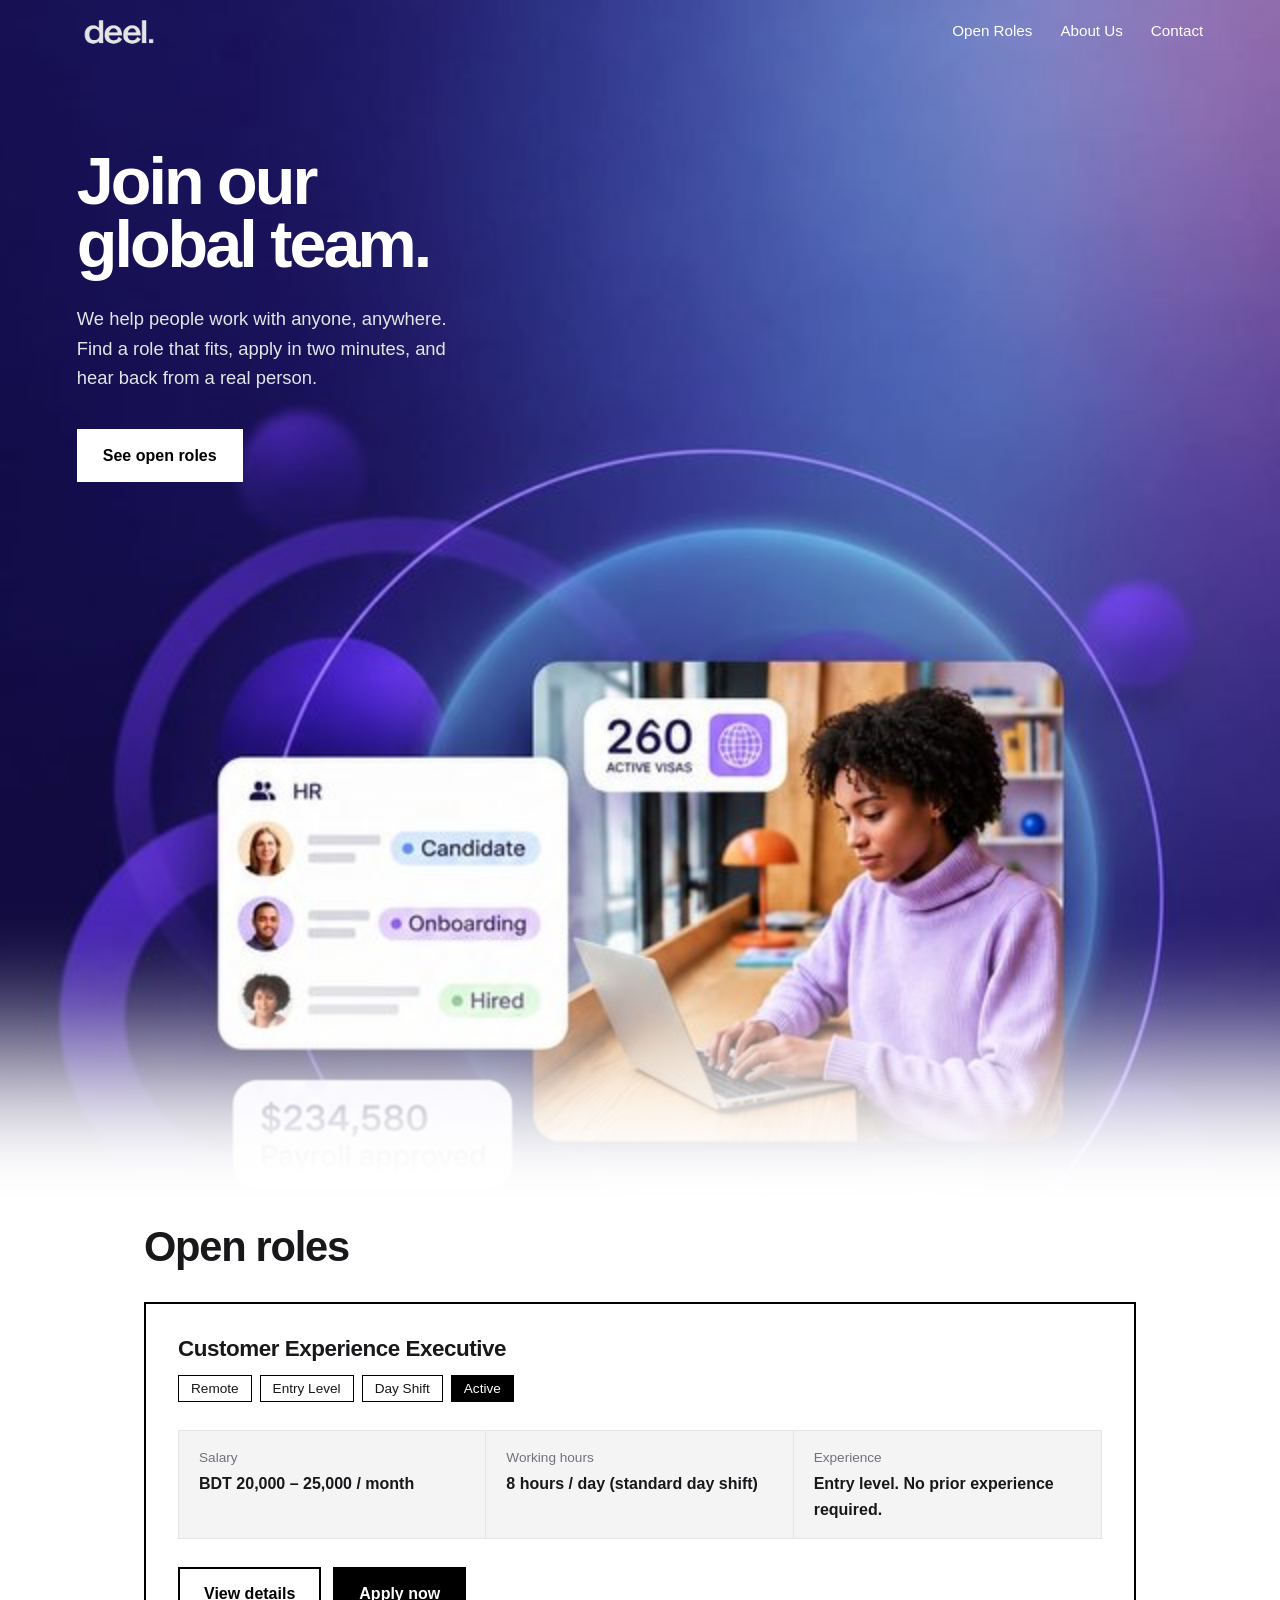
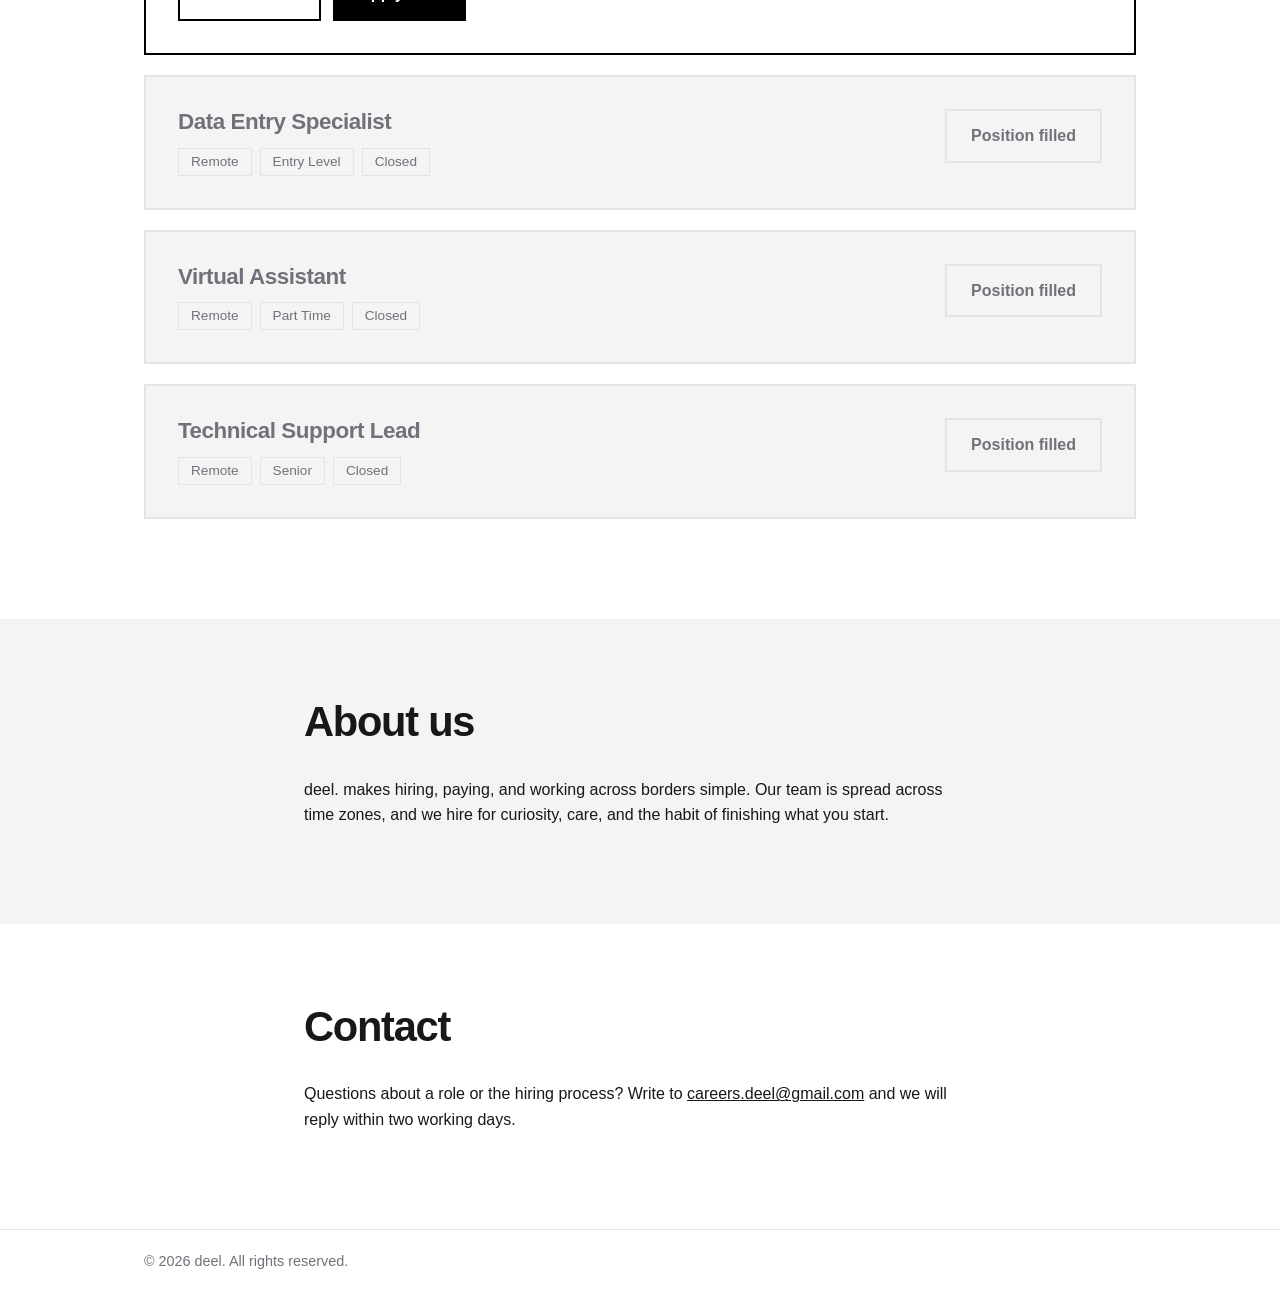
==== index.html @ b4948cc8 "Add files via upload" ====
<!DOCTYPE html>
<html lang="en">
<head>
<meta charset="UTF-8">
<meta name="viewport" content="width=device-width, initial-scale=1">
<title>Careers | deel.</title>
<link rel="stylesheet" href="style.css">
</head>
<body>
<header class="site-header">
  <div class="wrap bar">
    <a href="#top" class="brand"><img src="logo.png" alt="deel."></a>
    <nav aria-label="Main">
      <a href="#roles">Open Roles</a>
      <a href="#about">About Us</a>
      <a href="#contact">Contact</a>
    </nav>
  </div>
</header>

<main id="top">
  <section class="hero">
    <div class="wrap">
      <h1>Join our global team.</h1>
      <p>We help people work with anyone, anywhere. Find a role that fits, apply in two minutes, and hear back from a real person.</p>
      <a class="btn btn-light" href="#roles">See open roles</a>
    </div>
    <div class="hero-art">
      <picture>
        <source media="(max-width: 768px)" srcset="hero-mobile-640.jpg 640w, hero-mobile.jpg 1024w" sizes="100vw" width="1024" height="1536">
        <img src="hero.jpg" alt="HR dashboard showing candidate, onboarding and hired statuses beside a person working on a laptop">
      </picture>
    </div>
  </section>

  <section id="roles" class="section wrap">
    <h2>Open roles</h2>

    <article class="job" id="job-cx">
      <div class="job-head">
        <div>
          <h3>Customer Experience Executive</h3>
          <ul class="badges">
            <li class="badge">Remote</li>
            <li class="badge">Entry Level</li>
            <li class="badge">Day Shift</li>
            <li class="badge badge-solid">Active</li>
          </ul>
        </div>
      </div>

      <dl class="facts">
        <div><dt>Salary</dt><dd>BDT 20,000 – 25,000 / month</dd></div>
        <div><dt>Working hours</dt><dd>8 hours / day (standard day shift)</dd></div>
        <div><dt>Experience</dt><dd>Entry level. No prior experience required.</dd></div>
      </dl>

      <div class="details" id="cx-details" hidden>
        <h4>Overview and qualifications</h4>
        <p>You will be the first point of contact for our customers, answering questions, solving problems, and making sure every person leaves the conversation better off.</p>
        <ul class="checks">
          <li>Strong verbal and written communication skills</li>
          <li>Ability to handle customer inquiries with patience and empathy</li>
          <li>Excellent problem-solving abilities and a customer-first mindset</li>
          <li>Willingness to learn and adapt in a fast-paced environment</li>
        </ul>
      </div>

      <div class="actions">
        <button class="btn btn-ghost" id="toggle-details" aria-expanded="false" aria-controls="cx-details">View details</button>
        <button class="btn btn-dark" id="open-apply">Apply now</button>
      </div>
    </article>

    <article class="job closed">
      <div class="job-head">
        <div>
          <h3>Data Entry Specialist</h3>
          <ul class="badges"><li class="badge">Remote</li><li class="badge">Entry Level</li><li class="badge badge-muted">Closed</li></ul>
        </div>
        <button class="btn btn-ghost" disabled>Position filled</button>
      </div>
    </article>

    <article class="job closed">
      <div class="job-head">
        <div>
          <h3>Virtual Assistant</h3>
          <ul class="badges"><li class="badge">Remote</li><li class="badge">Part Time</li><li class="badge badge-muted">Closed</li></ul>
        </div>
        <button class="btn btn-ghost" disabled>Position filled</button>
      </div>
    </article>

    <article class="job closed">
      <div class="job-head">
        <div>
          <h3>Technical Support Lead</h3>
          <ul class="badges"><li class="badge">Remote</li><li class="badge">Senior</li><li class="badge badge-muted">Closed</li></ul>
        </div>
        <button class="btn btn-ghost" disabled>Position filled</button>
      </div>
    </article>
  </section>

  <section id="about" class="section band">
    <div class="wrap narrow">
      <h2>About us</h2>
      <p>deel. makes hiring, paying, and working across borders simple. Our team is spread across time zones, and we hire for curiosity, care, and the habit of finishing what you start.</p>
    </div>
  </section>

  <section id="contact" class="section wrap narrow">
    <h2>Contact</h2>
    <p>Questions about a role or the hiring process? Write to <a href="mailto:careers@example.com">careers.deel@gmail.com</a> and we will reply within two working days.</p>
  </section>
</main>

<footer class="site-footer">
  <div class="wrap bar"><span>© 2026 deel. All rights reserved.</span></div>
</footer>

<dialog id="apply-modal" aria-labelledby="apply-title">
  <form id="apply-form" novalidate>
    <div class="modal-head">
      <div>
        <h2 id="apply-title">Apply for Customer Experience Executive</h2>
        <p class="hint">Fields marked * are required.</p>
      </div>
      <button type="button" class="close" id="close-apply" aria-label="Close form">×</button>
    </div>

    <label>Full name *
      <input type="text" name="name" autocomplete="name" required>
    </label>
    <label>Email address *
      <input type="email" name="email" autocomplete="email" required>
    </label>
    <label>Phone number *
      <input type="tel" name="phone" autocomplete="tel" required>
    </label>
    <label>Resume / CV (.pdf, .doc, .docx)
      <input type="file" name="cv" accept=".pdf,.doc,.docx">
    </label>
    <label>Cover note (optional)
      <textarea name="message" rows="4"></textarea>
    </label>

    <p class="error" id="form-error" role="alert" hidden></p>
    <button type="submit" class="btn btn-dark full">Submit application</button>
  </form>
</dialog>

<script src="script.js"></script>
</body>
</html>
---- style.css ----
:root{
  --black:#000; --white:#fff; --ink:#18181B; --bg:#F4F4F5; --line:#E4E4E7; --muted:#71717A;
  --font:"Helvetica Neue","Segoe UI",Arial,sans-serif;
}
*{box-sizing:border-box}
html{scroll-behavior:smooth;scroll-padding-top:80px}
body{margin:0;font-family:var(--font);color:var(--ink);background:var(--white);line-height:1.6;-webkit-font-smoothing:antialiased}
a{color:inherit}
.wrap{max-width:1040px;margin:0 auto;padding:0 24px}
.narrow{max-width:720px}
:focus-visible{outline:3px solid var(--black);outline-offset:3px}

.site-header{position:sticky;top:0;z-index:10;margin-bottom:-65px;background:transparent;border-bottom:1px solid transparent;transition:background .2s,border-color .2s}
.site-header .brand img{filter:invert(1);mix-blend-mode:screen;transition:filter .2s}
.site-header nav a{color:var(--white)}
.site-header.solid{background:var(--white);border-bottom-color:var(--line)}
.site-header.solid .brand img{filter:none;mix-blend-mode:normal}
.site-header.solid nav a{color:var(--ink)}
.site-header nav a:hover{border-bottom-color:currentColor}
.bar{display:flex;align-items:center;justify-content:space-between;height:64px}
.brand img{height:34px;width:auto;display:block}
nav{display:flex;gap:28px}
nav a{text-decoration:none;font-weight:500;font-size:.95rem;padding:4px 0;border-bottom:2px solid transparent}

.hero{position:relative;overflow:hidden;background:#1a1148;color:var(--white);padding:150px 0 300px;min-height:calc(100vh + 300px);min-height:calc(100svh + 300px)}
.hero .wrap{position:relative;z-index:1}
.hero::after{content:"";position:absolute;left:0;right:0;bottom:0;height:300px;z-index:0;pointer-events:none;background:linear-gradient(to bottom,rgba(255,255,255,0) 0%,rgba(255,255,255,.013) 8%,rgba(255,255,255,.049) 15.5%,rgba(255,255,255,.104) 22.5%,rgba(255,255,255,.175) 29%,rgba(255,255,255,.259) 35.3%,rgba(255,255,255,.352) 41.2%,rgba(255,255,255,.45) 47.1%,rgba(255,255,255,.55) 52.9%,rgba(255,255,255,.648) 58.8%,rgba(255,255,255,.741) 64.7%,rgba(255,255,255,.825) 71%,rgba(255,255,255,.896) 77.5%,rgba(255,255,255,.951) 84.5%,rgba(255,255,255,.987) 91.9%,#fff 100%)}
.hero-art{position:absolute;z-index:0;top:0;right:0;width:100%;aspect-ratio:1365/768;pointer-events:none;
  -webkit-mask-image:linear-gradient(to bottom,#000 70%,transparent);
  mask-image:linear-gradient(to bottom,#000 70%,transparent)}
.hero-art img{display:block;width:100%;height:auto}
.hero .wrap,.site-header .wrap{max-width:none;padding-left:clamp(24px,6vw,120px);padding-right:clamp(24px,6vw,120px)}
.hero h1{font-size:clamp(2.8rem,5.2vw,5.5rem);line-height:.95;letter-spacing:-.045em;font-weight:800;margin:0 0 28px;max-width:11ch}
.hero p{max-width:38ch;font-size:1.15rem;color:var(--line);margin:0 0 36px}

.section{padding:80px 24px}
#roles{padding-top:24px}
.section.wrap{padding-left:24px;padding-right:24px}
.band{background:var(--bg)}
h2{font-size:clamp(1.8rem,4vw,2.6rem);letter-spacing:-.03em;line-height:1.1;margin:0 0 32px}
h3{font-size:1.4rem;letter-spacing:-.02em;margin:0 0 12px;line-height:1.2}
h4{margin:0 0 8px;font-size:1rem}

.btn{font:inherit;font-weight:600;padding:12px 24px;border:2px solid var(--black);background:var(--white);color:var(--black);cursor:pointer;text-decoration:none;display:inline-block;transition:background .15s,color .15s}
.btn-dark{background:var(--black);color:var(--white)}
.btn-dark:hover{background:var(--white);color:var(--black)}
.btn-ghost:hover:not(:disabled){background:var(--black);color:var(--white)}
.btn-light{background:var(--white);color:var(--black);border-color:var(--white)}
.btn-light:hover{background:transparent;color:var(--white)}
.btn:disabled{cursor:not-allowed;color:var(--muted);border-color:var(--line);background:var(--bg)}
.full{width:100%}

.job{border:2px solid var(--black);padding:32px;margin-bottom:20px;background:var(--white);transition:box-shadow .15s}
.job:not(.closed):hover{box-shadow:8px 8px 0 var(--black)}
.job-head{display:flex;justify-content:space-between;gap:20px;align-items:flex-start;flex-wrap:wrap}
.badges{list-style:none;display:flex;flex-wrap:wrap;gap:8px;padding:0;margin:0}
.badge{border:1px solid var(--black);padding:2px 12px;font-size:.85rem;font-weight:500}
.badge-solid{background:var(--black);color:var(--white)}
.badge-muted{background:var(--bg);color:var(--muted);border-color:var(--line)}

.facts{display:grid;grid-template-columns:repeat(auto-fit,minmax(220px,1fr));gap:0;margin:28px 0;border:1px solid var(--line)}
.facts div{padding:16px 20px;background:var(--bg);border-right:1px solid var(--line)}
.facts div:last-child{border-right:0}
dt{font-size:.85rem;color:var(--muted);margin-bottom:2px}
dd{margin:0;font-weight:600}

.details{padding:8px 0 4px;animation:open .25s ease-out}
@keyframes open{from{opacity:0;transform:translateY(-6px)}to{opacity:1;transform:none}}
.checks{padding-left:20px;margin:12px 0 0}
.checks li{margin-bottom:6px}
.actions{display:flex;gap:12px;flex-wrap:wrap;margin-top:24px}

.closed{border-color:var(--line);background:var(--bg)}
.closed h3{color:var(--muted)}
.closed .badge{color:var(--muted);border-color:var(--line)}

.site-footer{border-top:1px solid var(--line);color:var(--muted);font-size:.9rem}

dialog{border:2px solid var(--black);padding:0;width:min(520px,calc(100% - 32px));max-height:92vh;overflow:auto;color:var(--ink)}
dialog::backdrop{background:rgba(0,0,0,.7)}
dialog[open]{animation:open .2s ease-out}
#apply-form{padding:28px;display:grid;gap:16px}
.modal-head{display:flex;justify-content:space-between;gap:16px}
.modal-head h2{font-size:1.4rem;margin:0 0 4px}
.hint{margin:0;color:var(--muted);font-size:.9rem}
.close{background:none;border:0;font-size:2rem;line-height:1;cursor:pointer;height:36px;width:36px}
label{display:grid;gap:6px;font-weight:600;font-size:.95rem}
input,textarea{font:inherit;font-weight:400;padding:10px 12px;border:1px solid var(--black);background:var(--white);width:100%}
input[type=file]{padding:8px;background:var(--bg)}
input.invalid{border-width:2px;background:var(--bg)}
.error{margin:0;font-weight:600;border-left:4px solid var(--black);padding:8px 12px;background:var(--bg)}

.thanks{min-height:calc(100vh - 129px);display:grid;place-items:center;text-align:center;padding:48px 24px}
.thanks h1{font-size:clamp(2.5rem,8vw,5rem);letter-spacing:-.04em;line-height:1;margin:0 0 20px}
.thanks p{max-width:46ch;margin:0 auto 32px;color:var(--muted)}

@media (max-width:640px){
  nav{gap:16px}nav a{font-size:.85rem}
  .hero{padding:110px 0 300px}
  .hero-art{position:relative;margin-top:24px}.section{padding:56px 24px}
  .job{padding:22px}.facts div{border-right:0;border-bottom:1px solid var(--line)}
  .actions .btn{flex:1}
}
/* Mobile and small-tablet hero (max-width:768px only; desktop styles untouched).
   Image first (right under the header), then the CTA, then the fade to white.
   W = viewport width: the image is 2:3 and its artwork spans roughly 0.35W-1.03W from its top. */
@media (max-width:768px){
  .hero{display:flex;flex-direction:column;padding:0 0 clamp(120px,36vw,200px);min-height:0}
  .hero::after{height:clamp(120px,36vw,200px);z-index:2}
  .hero-art{order:1;position:relative;top:auto;right:auto;width:100%;aspect-ratio:2/3;margin-top:-14vw;
    -webkit-mask-image:none;mask-image:none}
  .hero-art picture{display:block}
  .hero-art img{height:100%;object-fit:cover}
  .hero .wrap{order:2;z-index:3;margin-top:-40vw;text-align:center}
  /* heading stays in the DOM for screen readers/SEO, paragraph is removed on mobile */
  .hero h1{position:absolute;width:1px;height:1px;margin:-1px;padding:0;overflow:hidden;clip:rect(0 0 0 0);white-space:nowrap}
  .hero p{display:none}
  .hero .btn{min-height:48px;display:inline-flex;align-items:center;justify-content:center;padding:12px 32px}
  .site-header:not(.solid){background:rgba(26,17,72,.92)}
}
@media (max-width:380px){
  .site-header .wrap{padding-left:16px;padding-right:16px}
  .hero .wrap{padding-left:16px;padding-right:16px}
  .brand img{height:28px}
  nav{gap:12px}nav a{font-size:.8rem}
}
@media (prefers-reduced-motion:reduce){*{animation:none!important;transition:none!important;scroll-behavior:auto!important}}
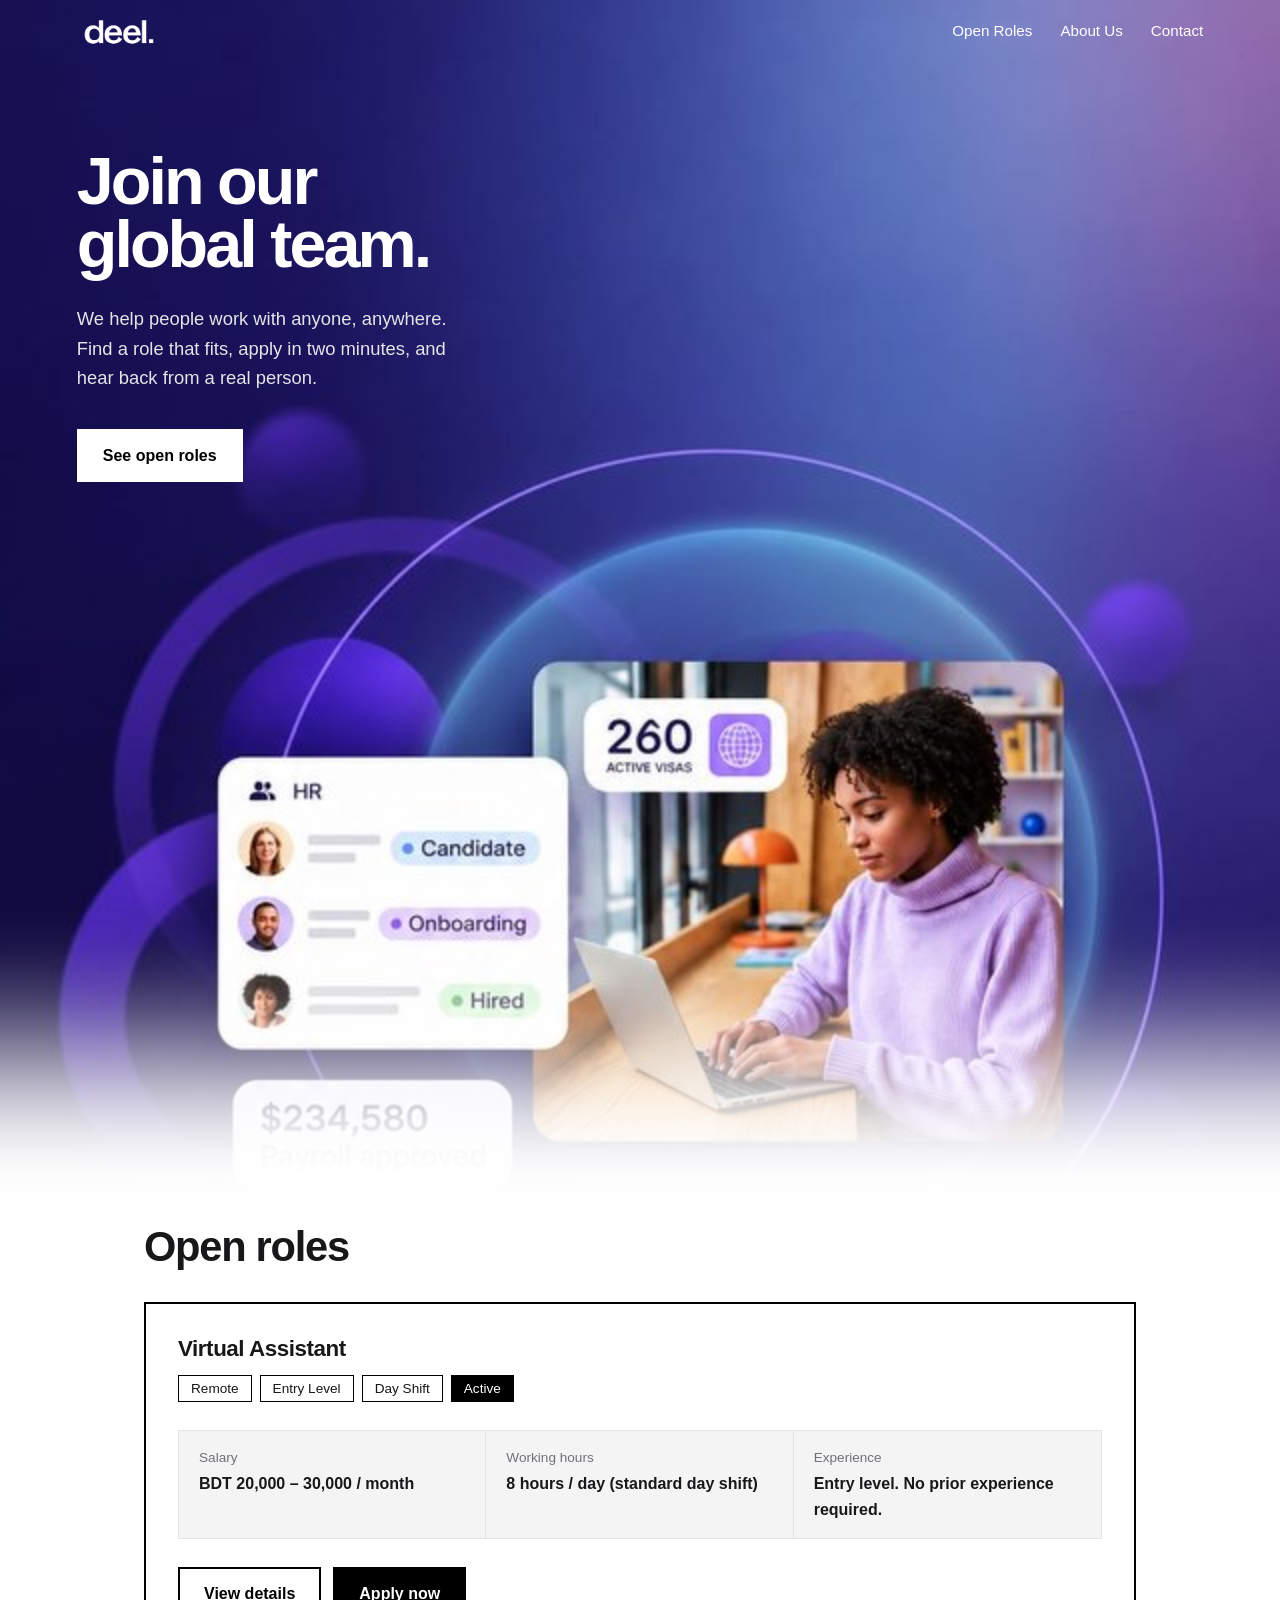
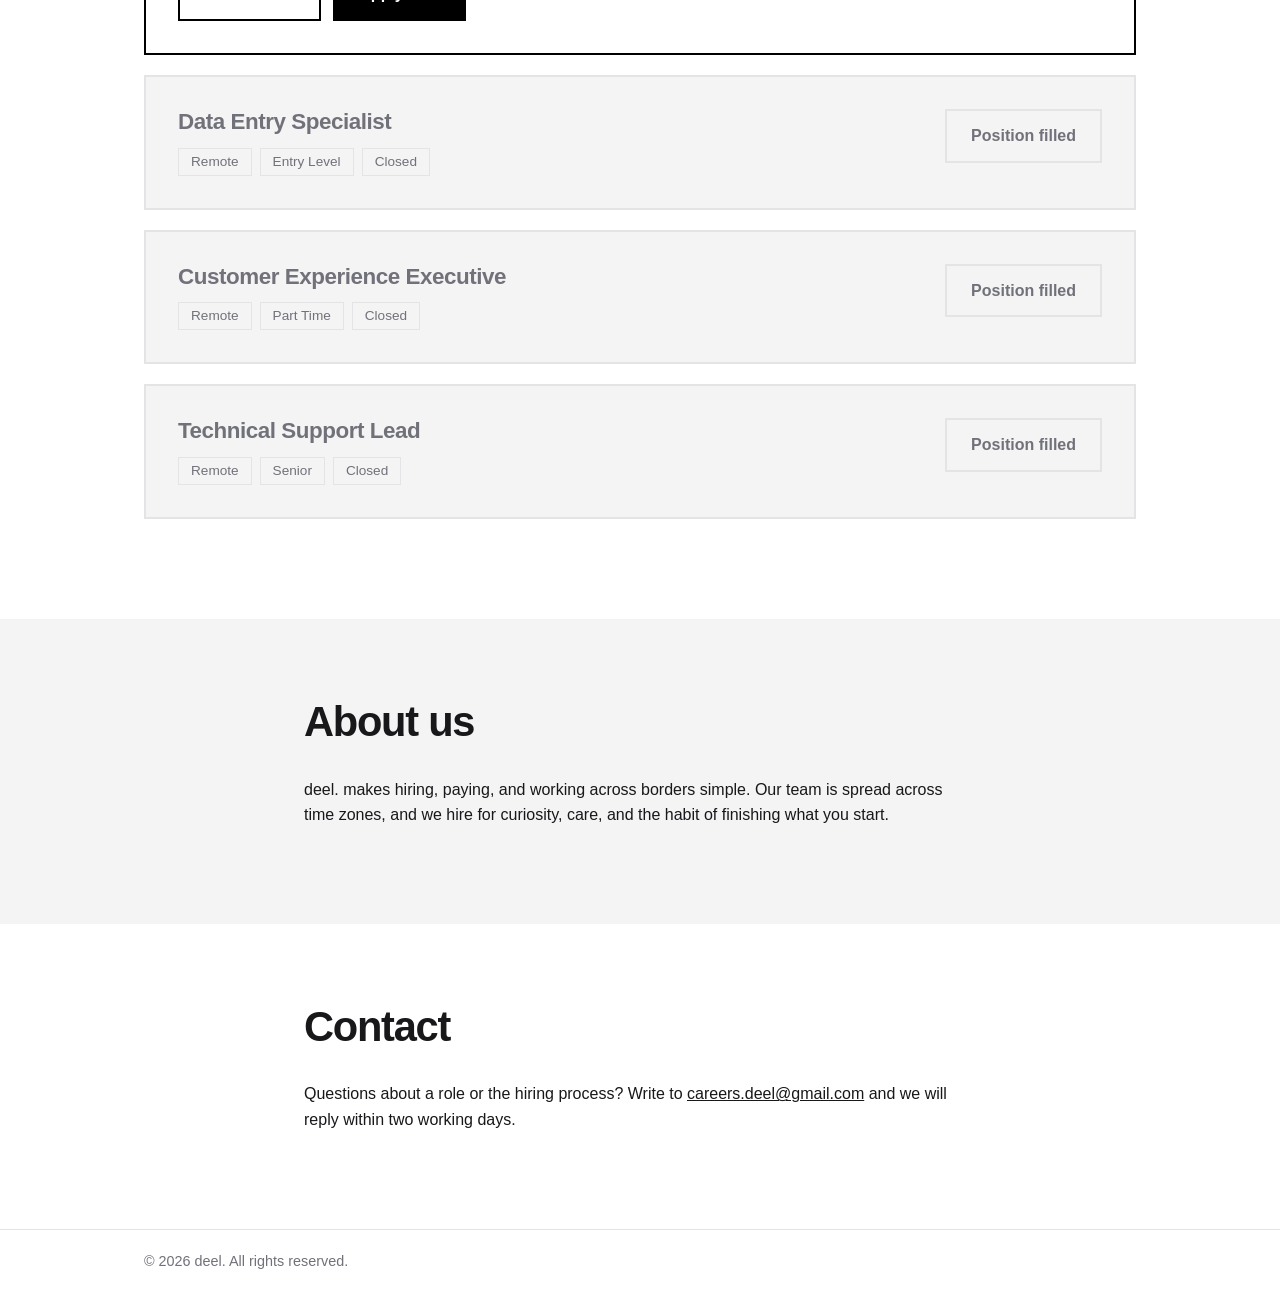
==== commit fe9ef2d7: "Add files via upload" ====
--- a/index.html
+++ b/index.html
@@ -39,7 +39,7 @@
     <article class="job" id="job-cx">
       <div class="job-head">
         <div>
-          <h3>Customer Experience Executive</h3>
+          <h3>Virtual Assistant</h3>
           <ul class="badges">
             <li class="badge">Remote</li>
             <li class="badge">Entry Level</li>
@@ -50,19 +50,20 @@
       </div>
 
       <dl class="facts">
-        <div><dt>Salary</dt><dd>BDT 20,000 – 25,000 / month</dd></div>
+        <div><dt>Salary</dt><dd>BDT 20,000 – 30,000 / month</dd></div>
         <div><dt>Working hours</dt><dd>8 hours / day (standard day shift)</dd></div>
         <div><dt>Experience</dt><dd>Entry level. No prior experience required.</dd></div>
       </dl>
 
       <div class="details" id="cx-details" hidden>
-        <h4>Overview and qualifications</h4>
-        <p>You will be the first point of contact for our customers, answering questions, solving problems, and making sure every person leaves the conversation better off.</p>
+        <h4>Overview and responsibilities</h4>
+        <p>As a Virtual Assistant, you will support daily administrative operations, managing schedules, correspondence, and candidate workflow data with efficiency and accuracy.</p>
         <ul class="checks">
-          <li>Strong verbal and written communication skills</li>
-          <li>Ability to handle customer inquiries with patience and empathy</li>
-          <li>Excellent problem-solving abilities and a customer-first mindset</li>
-          <li>Willingness to learn and adapt in a fast-paced environment</li>
+          <li>Manage email inboxes, screen inquiries, and draft professional responses</li>
+          <li>Organize daily appointments, schedule interviews, and maintain team calendars</li>
+          <li>Perform accurate data entry, document formatting, and web research</li>
+          <li>Coordinate candidate communication and track application status updates</li>
+          <li>Maintain strong organizational habits, responsiveness, and confidentiality</li>
         </ul>
       </div>
 
@@ -85,7 +86,7 @@
     <article class="job closed">
       <div class="job-head">
         <div>
-          <h3>Virtual Assistant</h3>
+          <h3>Customer Experience Executive</h3>
           <ul class="badges"><li class="badge">Remote</li><li class="badge">Part Time</li><li class="badge badge-muted">Closed</li></ul>
         </div>
         <button class="btn btn-ghost" disabled>Position filled</button>
@@ -124,7 +125,7 @@
   <form id="apply-form" novalidate>
     <div class="modal-head">
       <div>
-        <h2 id="apply-title">Apply for Customer Experience Executive</h2>
+        <h2 id="apply-title">Apply for Virtual Assistant</h2>
         <p class="hint">Fields marked * are required.</p>
       </div>
       <button type="button" class="close" id="close-apply" aria-label="Close form">×</button>
@@ -153,4 +154,4 @@
 
 <script src="script.js"></script>
 </body>
-</html>
+</html>
--- a/style.css
+++ b/style.css
@@ -11,7 +11,7 @@
 :focus-visible{outline:3px solid var(--black);outline-offset:3px}
 
 .site-header{position:sticky;top:0;z-index:10;margin-bottom:-65px;background:transparent;border-bottom:1px solid transparent;transition:background .2s,border-color .2s}
-.site-header .brand img{filter:invert(1);mix-blend-mode:screen;transition:filter .2s}
+.site-header .brand img{filter:brightness(0) invert(1);mix-blend-mode:normal;transition:filter .2s}
 .site-header nav a{color:var(--white)}
 .site-header.solid{background:var(--white);border-bottom-color:var(--line)}
 .site-header.solid .brand img{filter:none;mix-blend-mode:normal}
@@ -76,21 +76,170 @@
 
 .site-footer{border-top:1px solid var(--line);color:var(--muted);font-size:.9rem}
 
-dialog{border:2px solid var(--black);padding:0;width:min(520px,calc(100% - 32px));max-height:92vh;overflow:auto;color:var(--ink)}
-dialog::backdrop{background:rgba(0,0,0,.7)}
-dialog[open]{animation:open .2s ease-out}
-#apply-form{padding:28px;display:grid;gap:16px}
-.modal-head{display:flex;justify-content:space-between;gap:16px}
-.modal-head h2{font-size:1.4rem;margin:0 0 4px}
-.hint{margin:0;color:var(--muted);font-size:.9rem}
-.close{background:none;border:0;font-size:2rem;line-height:1;cursor:pointer;height:36px;width:36px}
-label{display:grid;gap:6px;font-weight:600;font-size:.95rem}
-input,textarea{font:inherit;font-weight:400;padding:10px 12px;border:1px solid var(--black);background:var(--white);width:100%}
-input[type=file]{padding:8px;background:var(--bg)}
-input.invalid{border-width:2px;background:var(--bg)}
-.error{margin:0;font-weight:600;border-left:4px solid var(--black);padding:8px 12px;background:var(--bg)}
-
-.thanks{min-height:calc(100vh - 129px);display:grid;place-items:center;text-align:center;padding:48px 24px}
+/* ==========================================================================
+   UPDATED FORM & MODAL SECTION STYLES
+   ========================================================================== */
+
+dialog {
+  border: 2px solid var(--black);
+  padding: 0;
+  width: min(540px, calc(100% - 32px));
+  max-height: 90vh;
+  overflow-y: auto;
+  color: var(--ink);
+  background: var(--white);
+  box-shadow: 12px 12px 0 var(--black);
+}
+
+dialog::backdrop {
+  background: rgba(0, 0, 0, 0.65);
+  backdrop-filter: blur(4px);
+}
+
+dialog[open] {
+  animation: modalSlideIn 0.25s cubic-bezier(0.16, 1, 0.3, 1);
+}
+
+@keyframes modalSlideIn {
+  from {
+    opacity: 0;
+    transform: translateY(12px) scale(0.98);
+  }
+  to {
+    opacity: 1;
+    transform: translateY(0) scale(1);
+  }
+}
+
+#apply-form {
+  padding: 36px 32px;
+  display: grid;
+  gap: 20px;
+}
+
+.modal-head {
+  display: flex;
+  justify-content: space-between;
+  align-items: flex-start;
+  gap: 16px;
+  padding-bottom: 16px;
+  border-bottom: 2px solid var(--black);
+  margin-bottom: 4px;
+}
+
+.modal-head h2 {
+  font-size: 1.5rem;
+  font-weight: 700;
+  letter-spacing: -0.03em;
+  margin: 0 0 4px;
+  color: var(--black);
+}
+
+.hint {
+  margin: 0;
+  color: var(--muted);
+  font-size: 0.85rem;
+  font-weight: 500;
+}
+
+.close {
+  background: transparent;
+  border: 2px solid transparent;
+  font-size: 1.5rem;
+  line-height: 1;
+  cursor: pointer;
+  height: 36px;
+  width: 36px;
+  display: grid;
+  place-items: center;
+  border-radius: 50%;
+  color: var(--black);
+  transition: background 0.15s, color 0.15s, border-color 0.15s;
+}
+
+.close:hover {
+  background: var(--black);
+  color: var(--white);
+}
+
+label {
+  display: grid;
+  gap: 8px;
+  font-weight: 600;
+  font-size: 0.9rem;
+  color: var(--black);
+  letter-spacing: -0.01em;
+}
+
+input,
+textarea {
+  font: inherit;
+  font-size: 0.95rem;
+  font-weight: 400;
+  padding: 12px 14px;
+  border: 2px solid var(--black);
+  background: var(--white);
+  color: var(--black);
+  width: 100%;
+  border-radius: 0;
+  transition: border-color 0.15s, box-shadow 0.15s;
+}
+
+input:focus,
+textarea:focus {
+  outline: none;
+  box-shadow: 4px 4px 0 var(--black);
+}
+
+input[type="file"] {
+  padding: 10px;
+  background: var(--bg);
+  cursor: pointer;
+}
+
+input[type="file"]::file-selector-button {
+  font: inherit;
+  font-weight: 600;
+  font-size: 0.85rem;
+  padding: 6px 12px;
+  margin-right: 12px;
+  border: 1px solid var(--black);
+  background: var(--white);
+  color: var(--black);
+  cursor: pointer;
+  transition: background 0.15s, color 0.15s;
+}
+
+input[type="file"]::file-selector-button:hover {
+  background: var(--black);
+  color: var(--white);
+}
+
+input.invalid,
+textarea.invalid {
+  border-color: #dc2626;
+  background: #fef2f2;
+  box-shadow: 4px 4px 0 #dc2626;
+}
+
+.error {
+  margin: 0;
+  font-weight: 600;
+  font-size: 0.88rem;
+  border: 2px solid var(--black);
+  border-left: 6px solid #dc2626;
+  padding: 10px 14px;
+  background: #fef2f2;
+  color: #991b1b;
+}
+
+#apply-form .btn {
+  margin-top: 8px;
+  padding: 14px 24px;
+  font-size: 1rem;
+}
+
+.thanks {min-height:calc(100vh - 129px);display:grid;place-items:center;text-align:center;padding:48px 24px}
 .thanks h1{font-size:clamp(2.5rem,8vw,5rem);letter-spacing:-.04em;line-height:1;margin:0 0 20px}
 .thanks p{max-width:46ch;margin:0 auto 32px;color:var(--muted)}
 
@@ -100,10 +249,15 @@
   .hero-art{position:relative;margin-top:24px}.section{padding:56px 24px}
   .job{padding:22px}.facts div{border-right:0;border-bottom:1px solid var(--line)}
   .actions .btn{flex:1}
-}
-/* Mobile and small-tablet hero (max-width:768px only; desktop styles untouched).
-   Image first (right under the header), then the CTA, then the fade to white.
-   W = viewport width: the image is 2:3 and its artwork spans roughly 0.35W-1.03W from its top. */
+  #apply-form {
+    padding: 24px 20px;
+    gap: 16px;
+  }
+  dialog {
+    width: calc(100% - 24px);
+  }
+}
+/* Mobile and small-tablet hero (max-width:768px only; desktop styles untouched). */
 @media (max-width:768px){
   .hero{display:flex;flex-direction:column;padding:0 0 clamp(120px,36vw,200px);min-height:0}
   .hero::after{height:clamp(120px,36vw,200px);z-index:2}
@@ -112,7 +266,6 @@
   .hero-art picture{display:block}
   .hero-art img{height:100%;object-fit:cover}
   .hero .wrap{order:2;z-index:3;margin-top:-40vw;text-align:center}
-  /* heading stays in the DOM for screen readers/SEO, paragraph is removed on mobile */
   .hero h1{position:absolute;width:1px;height:1px;margin:-1px;padding:0;overflow:hidden;clip:rect(0 0 0 0);white-space:nowrap}
   .hero p{display:none}
   .hero .btn{min-height:48px;display:inline-flex;align-items:center;justify-content:center;padding:12px 32px}
@@ -124,4 +277,4 @@
   .brand img{height:28px}
   nav{gap:12px}nav a{font-size:.8rem}
 }
-@media (prefers-reduced-motion:reduce){*{animation:none!important;transition:none!important;scroll-behavior:auto!important}}
+@media (prefers-reduced-motion:reduce){*{animation:none!important;transition:none!important;scroll-behavior:auto!important}}
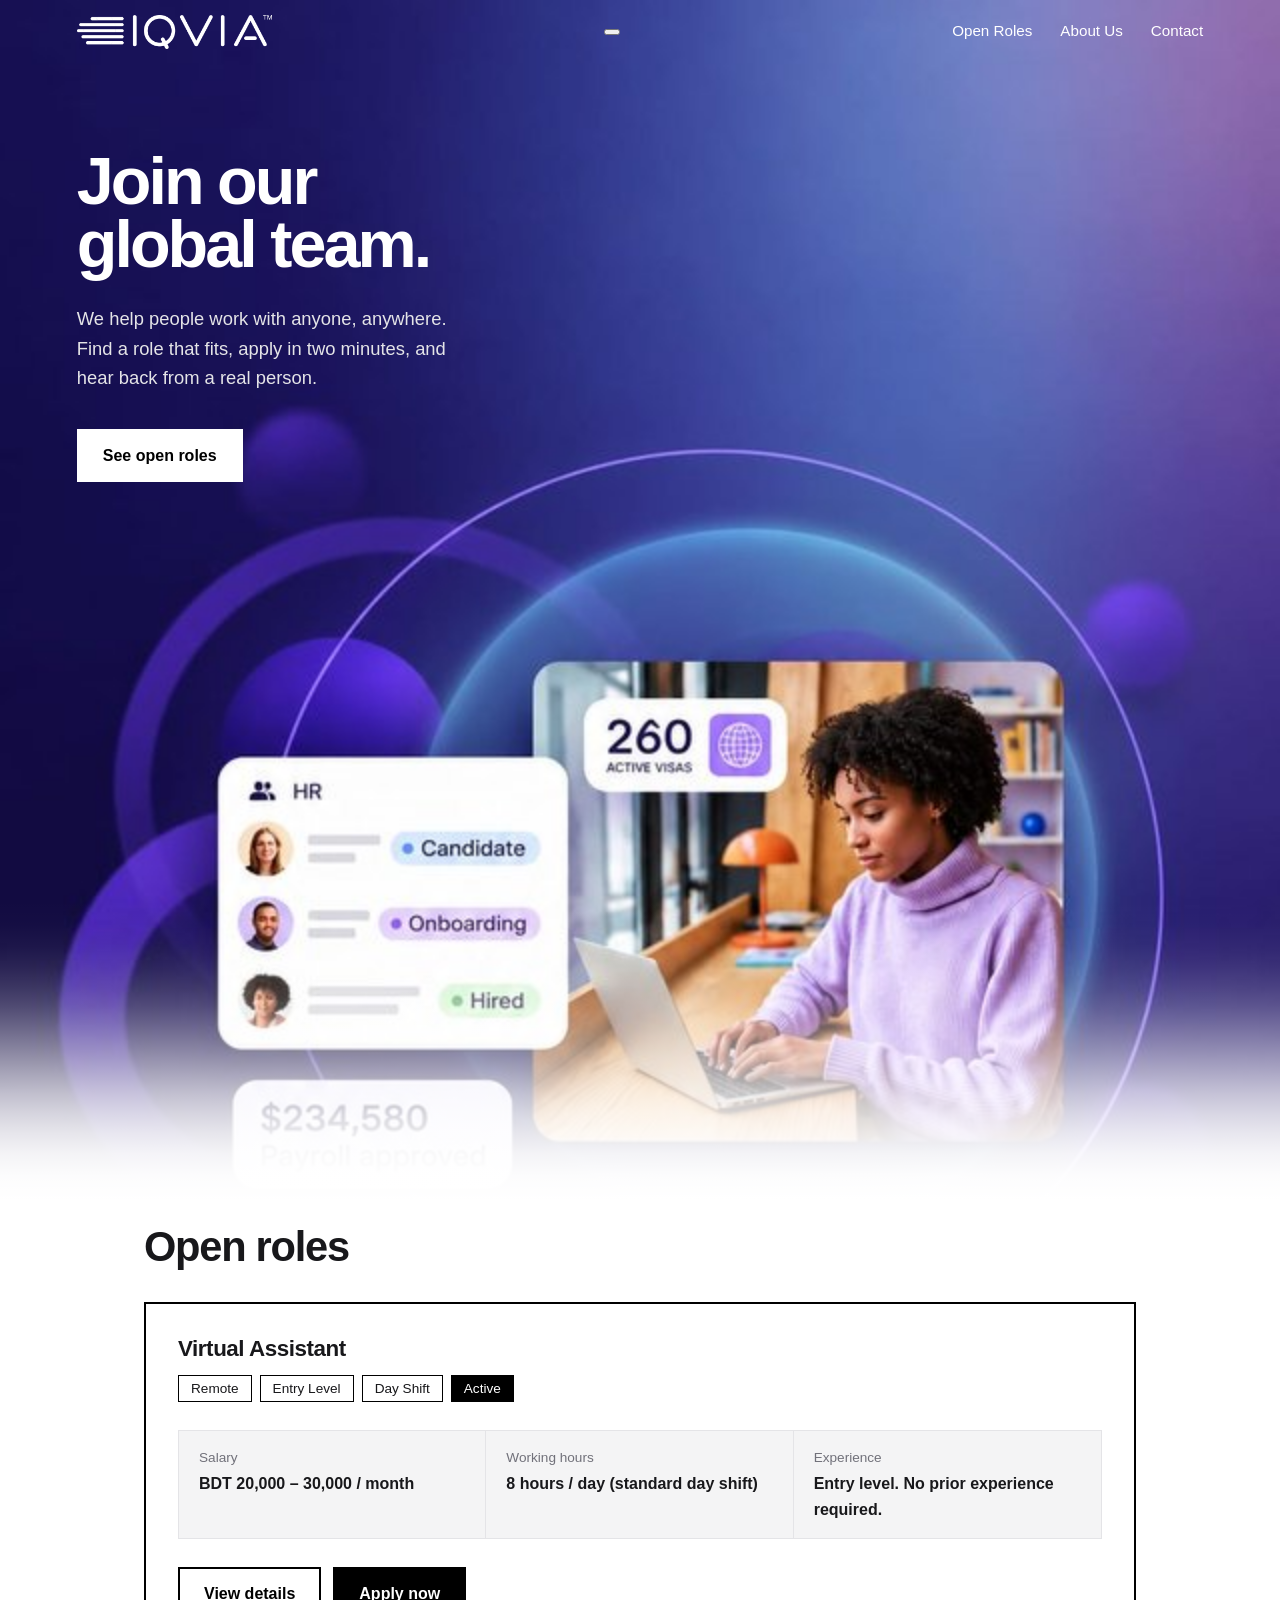
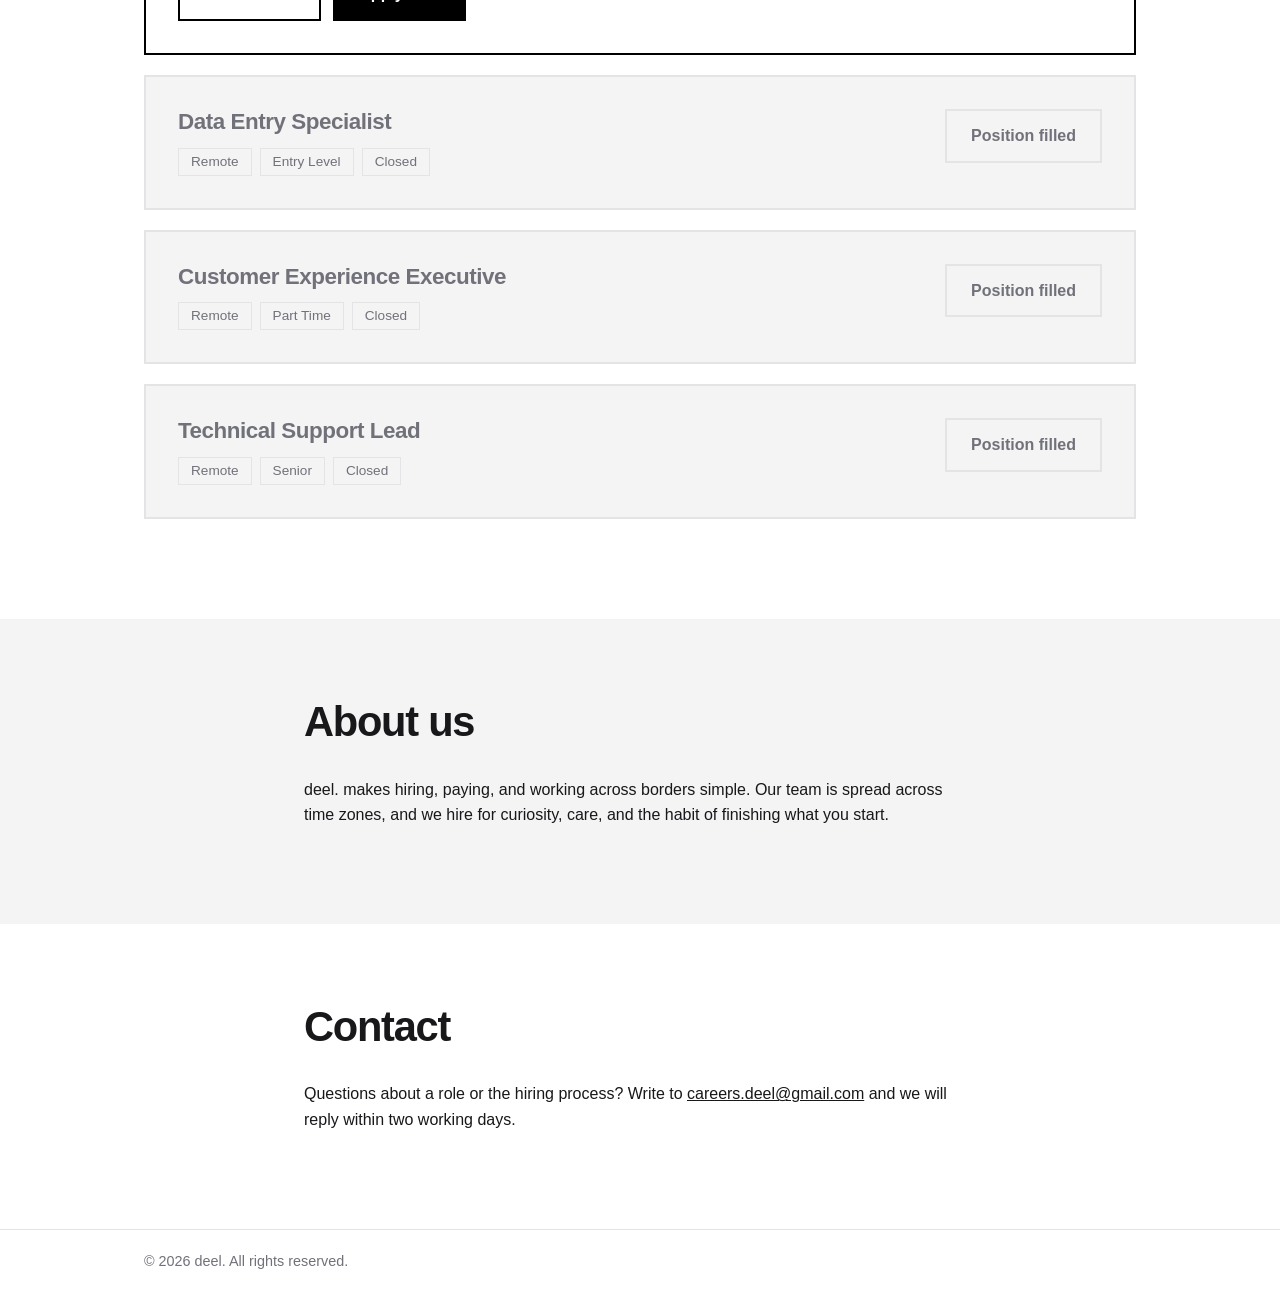
==== commit 169771d6: "Update index.html" ====
--- a/index.html
+++ b/index.html
@@ -10,7 +10,13 @@
 <header class="site-header">
   <div class="wrap bar">
     <a href="#top" class="brand"><img src="logo.png" alt="deel."></a>
-    <nav aria-label="Main">
+    
+    <!-- Mobile Hamburger Toggle Button -->
+    <button class="nav-toggle" id="nav-toggle" aria-label="Toggle navigation menu" aria-expanded="false">
+      <span class="hamburger-icon"></span>
+    </button>
+
+    <nav aria-label="Main" id="main-nav">
       <a href="#roles">Open Roles</a>
       <a href="#about">About Us</a>
       <a href="#contact">Contact</a>
@@ -154,4 +160,4 @@
 
 <script src="script.js"></script>
 </body>
-</html>+</html>
